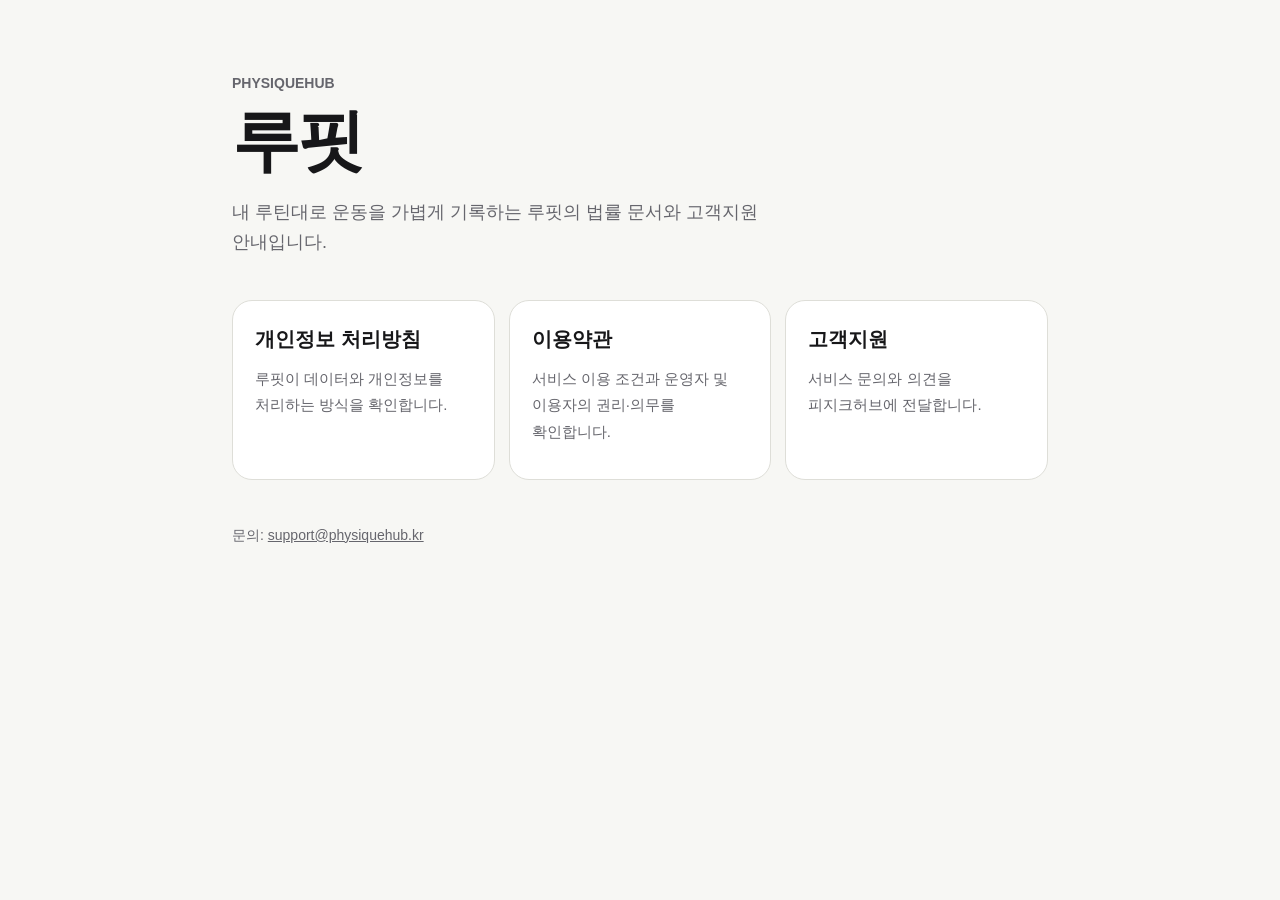
==== index.html @ 2159cd86 "docs: 루핏 법률 문서 사이트 추가 - 개인정보 처리방침과 이용약관 공개 페이지 구성 - 고객지원 및 문서 탐색용 랜딩 페이지 추가 - 피지크허브 운영 정보와 문의 이메일 반영" ====
<!doctype html>
<html lang="ko">
  <head>
    <meta charset="utf-8" />
    <meta name="viewport" content="width=device-width, initial-scale=1" />
    <meta name="description" content="루핏의 개인정보 처리방침, 이용약관 및 고객지원 안내" />
    <title>루핏 법률 및 고객지원</title>
    <style>
      :root {
        color-scheme: light dark;
        --bg: #f7f7f4;
        --fg: #171719;
        --muted: #66666d;
        --line: #deded8;
        --card: #ffffff;
        --accent: #bdf453;
      }
      @media (prefers-color-scheme: dark) {
        :root {
          --bg: #09090a;
          --fg: #f4f4f0;
          --muted: #aaaab2;
          --line: #2a2a2e;
          --card: #151517;
        }
      }
      * { box-sizing: border-box; }
      body {
        margin: 0;
        background: var(--bg);
        color: var(--fg);
        font-family: -apple-system, BlinkMacSystemFont, "Apple SD Gothic Neo", "Noto Sans KR", sans-serif;
        line-height: 1.65;
        word-break: keep-all;
      }
      main { max-width: 860px; margin: 0 auto; padding: 72px 22px; }
      .eyebrow { margin: 0 0 10px; color: var(--muted); font-size: 14px; font-weight: 700; }
      h1 { margin: 0; font-size: clamp(38px, 9vw, 68px); line-height: 1.05; letter-spacing: -0.04em; }
      .intro { max-width: 620px; margin: 22px 0 42px; color: var(--muted); font-size: 18px; }
      .grid { display: grid; grid-template-columns: repeat(3, 1fr); gap: 14px; }
      .card {
        min-height: 180px;
        padding: 22px;
        border: 1px solid var(--line);
        border-radius: 20px;
        background: var(--card);
        color: inherit;
        text-decoration: none;
        transition: transform 160ms ease, border-color 160ms ease;
      }
      .card:hover { transform: translateY(-3px); border-color: var(--accent); }
      .card strong { display: block; margin-bottom: 10px; font-size: 20px; }
      .card span { color: var(--muted); font-size: 15px; }
      footer { margin-top: 44px; color: var(--muted); font-size: 14px; }
      footer a { color: inherit; }
      @media (max-width: 680px) { .grid { grid-template-columns: 1fr; } .card { min-height: 140px; } }
    </style>
  </head>
  <body>
    <main>
      <p class="eyebrow">PHYSIQUEHUB</p>
      <h1>루핏</h1>
      <p class="intro">
        내 루틴대로 운동을 가볍게 기록하는 루핏의 법률 문서와 고객지원 안내입니다.
      </p>
      <section class="grid" aria-label="루핏 문서">
        <a class="card" href="./privacy/">
          <strong>개인정보 처리방침</strong>
          <span>루핏이 데이터와 개인정보를 처리하는 방식을 확인합니다.</span>
        </a>
        <a class="card" href="./terms/">
          <strong>이용약관</strong>
          <span>서비스 이용 조건과 운영자 및 이용자의 권리·의무를 확인합니다.</span>
        </a>
        <a class="card" href="./support/">
          <strong>고객지원</strong>
          <span>서비스 문의와 의견을 피지크허브에 전달합니다.</span>
        </a>
      </section>
      <footer>
        문의: <a href="mailto:support@physiquehub.kr">support@physiquehub.kr</a>
      </footer>
    </main>
  </body>
</html>
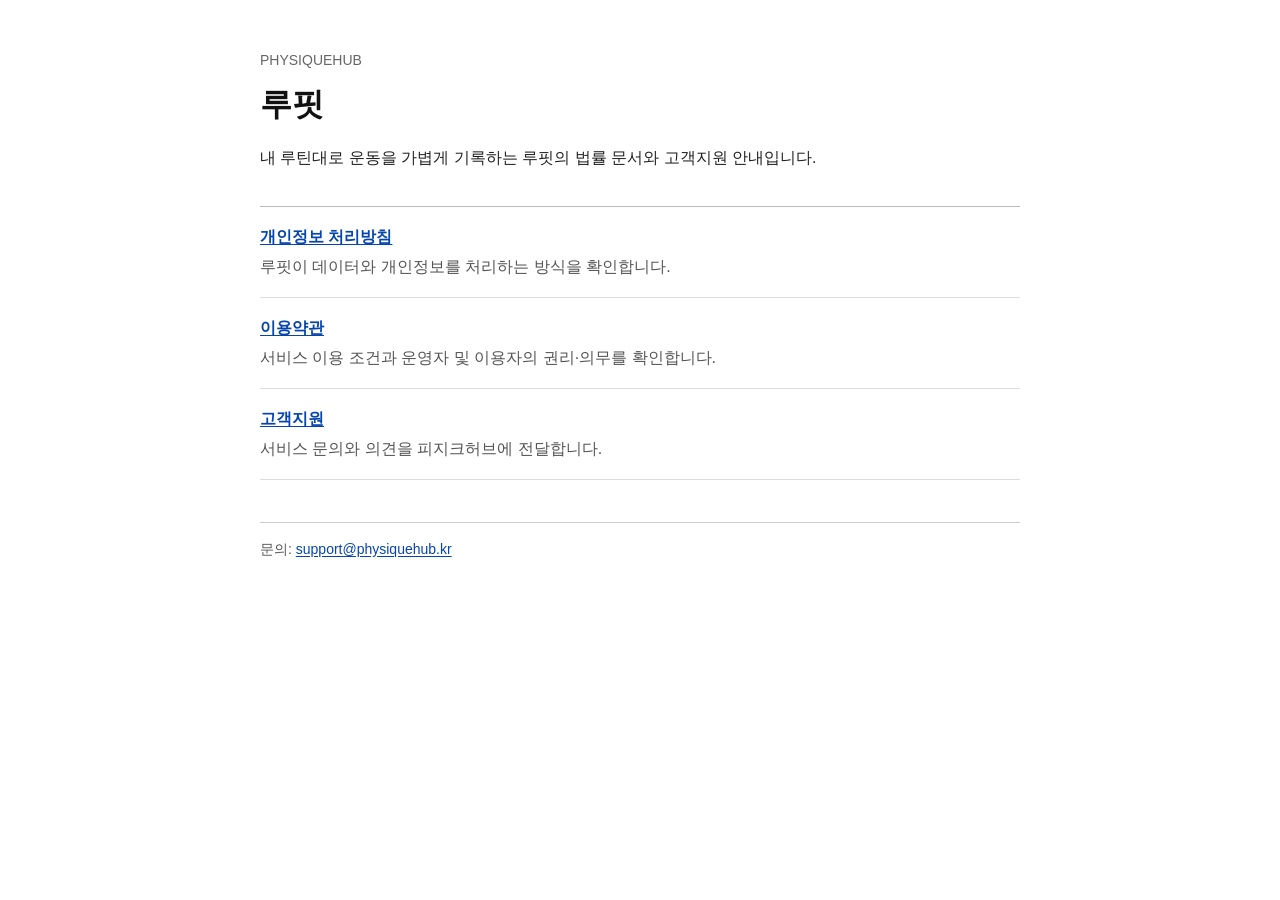
==== commit 6b2f493b: "style: 문서 사이트 디자인 단순화 - 장식적인 카드와 다크 테마 스타일 제거 - 흰 배경과 기본 타이포그래피 중심의 문서 형식 적용 - 공통 스타일시트로 네 페이지 표현 통일" ====
--- a/index.html
+++ b/index.html
@@ -3,58 +3,10 @@
   <head>
     <meta charset="utf-8" />
     <meta name="viewport" content="width=device-width, initial-scale=1" />
+    <link rel="icon" href="./favicon.svg" type="image/svg+xml" />
+    <link rel="stylesheet" href="./styles.css" />
     <meta name="description" content="루핏의 개인정보 처리방침, 이용약관 및 고객지원 안내" />
     <title>루핏 법률 및 고객지원</title>
-    <style>
-      :root {
-        color-scheme: light dark;
-        --bg: #f7f7f4;
-        --fg: #171719;
-        --muted: #66666d;
-        --line: #deded8;
-        --card: #ffffff;
-        --accent: #bdf453;
-      }
-      @media (prefers-color-scheme: dark) {
-        :root {
-          --bg: #09090a;
-          --fg: #f4f4f0;
-          --muted: #aaaab2;
-          --line: #2a2a2e;
-          --card: #151517;
-        }
-      }
-      * { box-sizing: border-box; }
-      body {
-        margin: 0;
-        background: var(--bg);
-        color: var(--fg);
-        font-family: -apple-system, BlinkMacSystemFont, "Apple SD Gothic Neo", "Noto Sans KR", sans-serif;
-        line-height: 1.65;
-        word-break: keep-all;
-      }
-      main { max-width: 860px; margin: 0 auto; padding: 72px 22px; }
-      .eyebrow { margin: 0 0 10px; color: var(--muted); font-size: 14px; font-weight: 700; }
-      h1 { margin: 0; font-size: clamp(38px, 9vw, 68px); line-height: 1.05; letter-spacing: -0.04em; }
-      .intro { max-width: 620px; margin: 22px 0 42px; color: var(--muted); font-size: 18px; }
-      .grid { display: grid; grid-template-columns: repeat(3, 1fr); gap: 14px; }
-      .card {
-        min-height: 180px;
-        padding: 22px;
-        border: 1px solid var(--line);
-        border-radius: 20px;
-        background: var(--card);
-        color: inherit;
-        text-decoration: none;
-        transition: transform 160ms ease, border-color 160ms ease;
-      }
-      .card:hover { transform: translateY(-3px); border-color: var(--accent); }
-      .card strong { display: block; margin-bottom: 10px; font-size: 20px; }
-      .card span { color: var(--muted); font-size: 15px; }
-      footer { margin-top: 44px; color: var(--muted); font-size: 14px; }
-      footer a { color: inherit; }
-      @media (max-width: 680px) { .grid { grid-template-columns: 1fr; } .card { min-height: 140px; } }
-    </style>
   </head>
   <body>
     <main>
--- a/styles.css
+++ b/styles.css
@@ -0,0 +1,186 @@
+:root {
+  color-scheme: light;
+  font-family: -apple-system, BlinkMacSystemFont, "Apple SD Gothic Neo", "Noto Sans KR", "Segoe UI", sans-serif;
+  color: #222;
+  background: #fff;
+}
+
+* {
+  box-sizing: border-box;
+}
+
+body {
+  margin: 0;
+  background: #fff;
+  color: #222;
+  font-size: 16px;
+  line-height: 1.75;
+  word-break: keep-all;
+}
+
+main {
+  width: min(100% - 40px, 760px);
+  margin: 0 auto;
+  padding: 48px 0 80px;
+}
+
+.site-nav,
+nav {
+  display: flex;
+  flex-wrap: wrap;
+  gap: 8px 18px;
+  margin: 0 0 42px;
+  padding-bottom: 14px;
+  border-bottom: 1px solid #ccc;
+  font-size: 14px;
+}
+
+a {
+  color: #0645ad;
+  text-decoration: underline;
+  text-underline-offset: 2px;
+}
+
+header {
+  margin-bottom: 36px;
+}
+
+h1,
+h2,
+h3 {
+  color: #111;
+  line-height: 1.35;
+}
+
+h1 {
+  margin: 0 0 18px;
+  font-size: 32px;
+}
+
+h2 {
+  margin: 42px 0 12px;
+  padding-bottom: 6px;
+  border-bottom: 1px solid #ddd;
+  font-size: 21px;
+}
+
+h3 {
+  margin: 26px 0 8px;
+  font-size: 17px;
+}
+
+p {
+  margin: 0 0 14px;
+}
+
+ul,
+ol {
+  margin: 8px 0 18px;
+  padding-left: 26px;
+}
+
+li {
+  margin: 5px 0;
+}
+
+table {
+  width: 100%;
+  margin: 18px 0 24px;
+  border-collapse: collapse;
+}
+
+th,
+td {
+  padding: 10px 12px;
+  border: 1px solid #bbb;
+  text-align: left;
+  vertical-align: top;
+}
+
+th {
+  background: #f3f3f3;
+  font-weight: 700;
+}
+
+.meta,
+.eyebrow {
+  margin: 0 0 10px;
+  color: #666;
+  font-size: 14px;
+}
+
+.intro {
+  margin-bottom: 34px;
+}
+
+.summary {
+  margin: 28px 0;
+  padding: 0 0 2px;
+  border-top: 2px solid #555;
+  border-bottom: 1px solid #ccc;
+}
+
+.summary h2 {
+  margin-top: 18px;
+}
+
+.grid {
+  margin: 30px 0;
+  border-top: 1px solid #bbb;
+}
+
+.card {
+  display: block;
+  padding: 16px 0;
+  border-bottom: 1px solid #ddd;
+  color: #222;
+  text-decoration: none;
+}
+
+.card strong {
+  display: block;
+  margin-bottom: 2px;
+  color: #0645ad;
+  text-decoration: underline;
+  text-underline-offset: 2px;
+}
+
+.card span {
+  color: #555;
+}
+
+.button {
+  display: inline;
+}
+
+footer {
+  margin-top: 42px;
+  padding-top: 14px;
+  border-top: 1px solid #ccc;
+  color: #555;
+  font-size: 14px;
+}
+
+@media (max-width: 520px) {
+  body {
+    font-size: 15px;
+  }
+
+  main {
+    width: min(100% - 32px, 760px);
+    padding-top: 32px;
+  }
+
+  h1 {
+    font-size: 27px;
+  }
+
+  h2 {
+    font-size: 19px;
+  }
+
+  th,
+  td {
+    padding: 8px;
+  }
+}
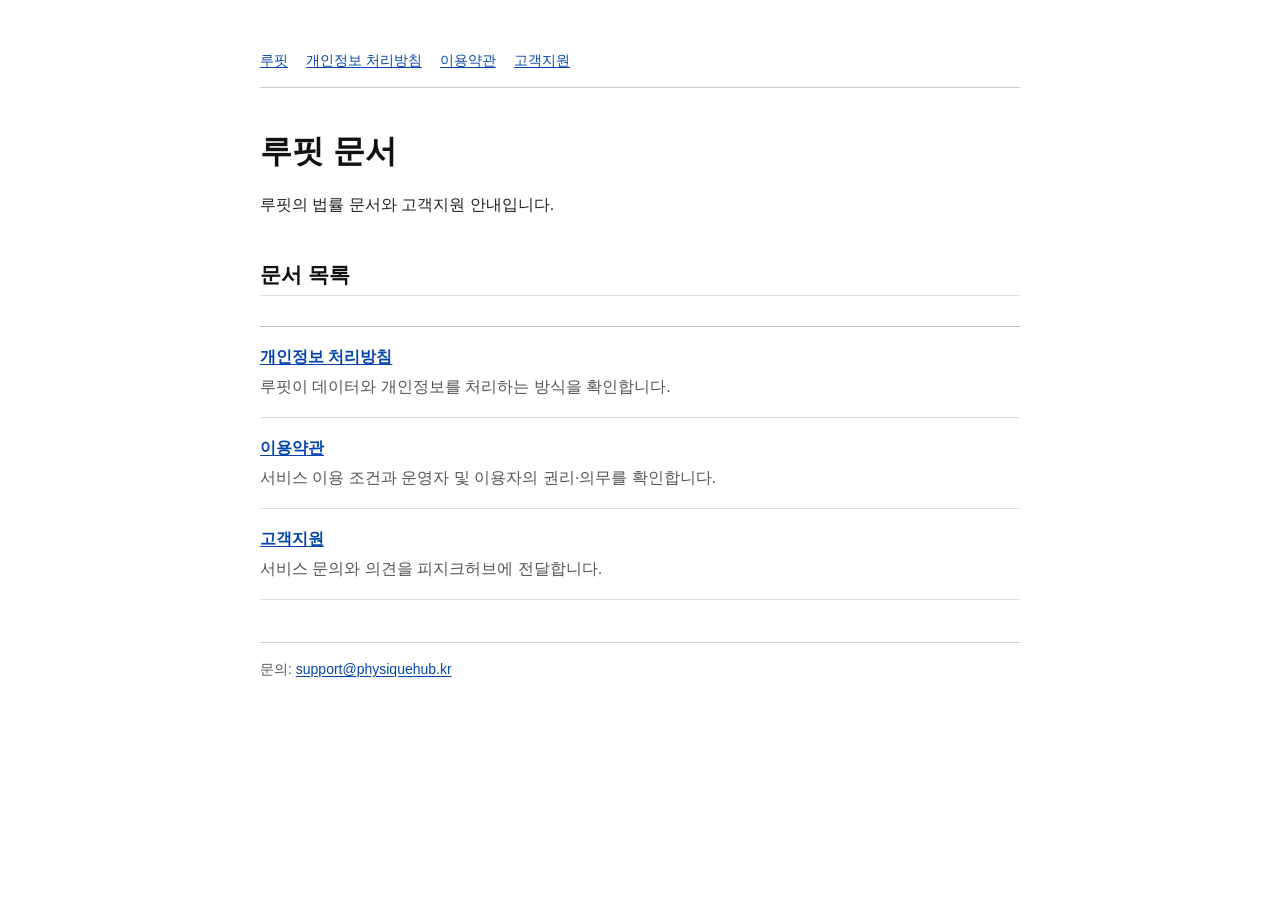
==== commit a8b2775a: "style: 메인 문서 페이지 구조 통일 - 메인 페이지에 공통 문서 내비게이션과 헤더 적용 - 문서 목록을 하위 페이지와 같은 클래식 스타일로 정리 - 고객지원 페이지의 내비게이" ====
--- a/index.html
+++ b/index.html
@@ -10,11 +10,17 @@
   </head>
   <body>
     <main>
-      <p class="eyebrow">PHYSIQUEHUB</p>
-      <h1>루핏</h1>
-      <p class="intro">
-        내 루틴대로 운동을 가볍게 기록하는 루핏의 법률 문서와 고객지원 안내입니다.
-      </p>
+      <nav class="site-nav" aria-label="문서 메뉴">
+        <a href="./">루핏</a>
+        <a href="./privacy/">개인정보 처리방침</a>
+        <a href="./terms/">이용약관</a>
+        <a href="./support/">고객지원</a>
+      </nav>
+      <header>
+        <h1>루핏 문서</h1>
+        <p>루핏의 법률 문서와 고객지원 안내입니다.</p>
+      </header>
+      <h2>문서 목록</h2>
       <section class="grid" aria-label="루핏 문서">
         <a class="card" href="./privacy/">
           <strong>개인정보 처리방침</strong>
--- a/styles.css
+++ b/styles.css
@@ -102,8 +102,7 @@
   font-weight: 700;
 }
 
-.meta,
-.eyebrow {
+.meta {
   margin: 0 0 10px;
   color: #666;
   font-size: 14px;
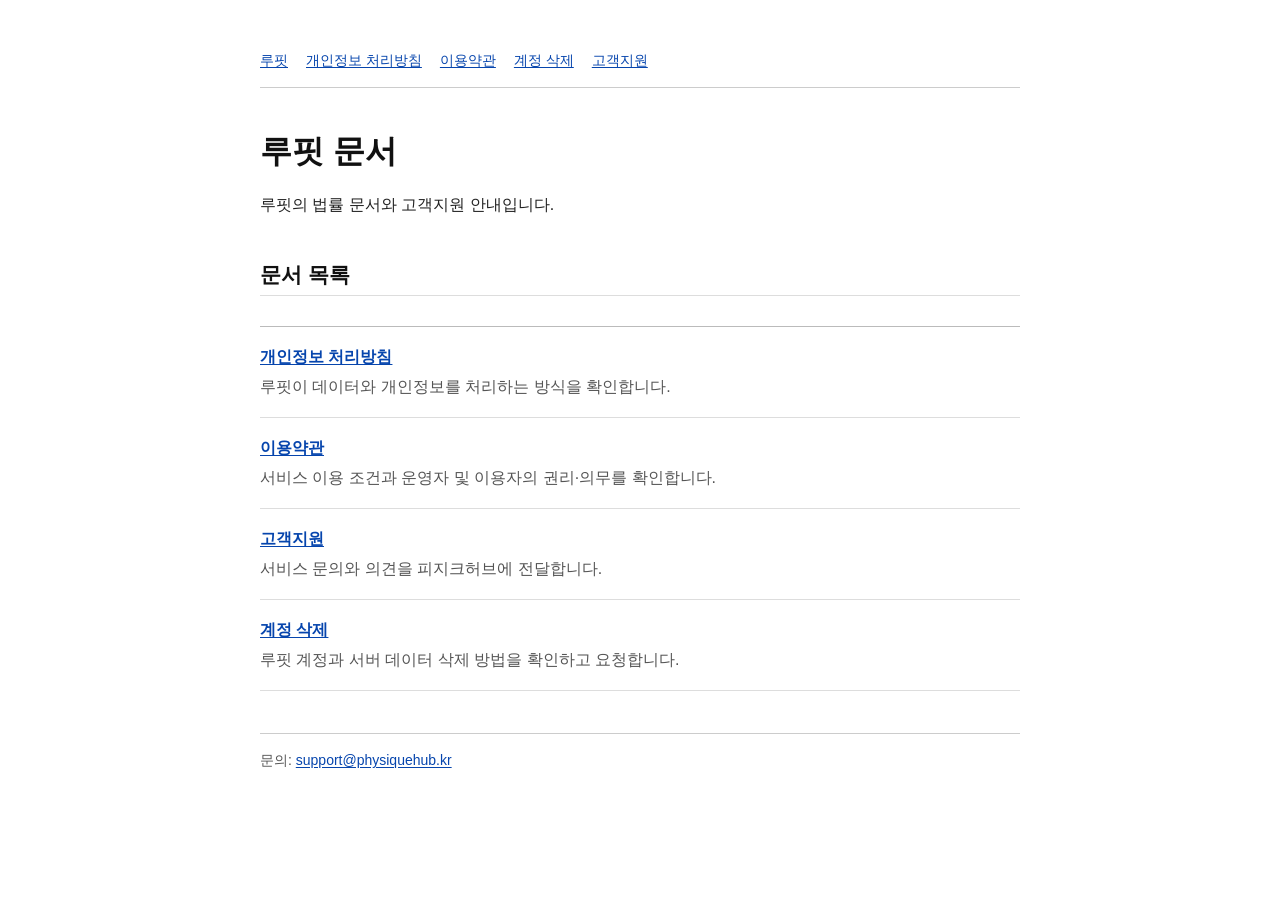
==== commit 3a18b390: "docs: 계정 삭제 정책 및 요청 페이지 추가 - 공개 계정 삭제 요청 절차와 데이터 범위 안내 - 로그인·서버 백업·회원 탈퇴 동작에 맞춰 약관 갱신 - 개인정보 처리 항목·보" ====
--- a/index.html
+++ b/index.html
@@ -5,7 +5,7 @@
     <meta name="viewport" content="width=device-width, initial-scale=1" />
     <link rel="icon" href="./favicon.svg" type="image/svg+xml" />
     <link rel="stylesheet" href="./styles.css" />
-    <meta name="description" content="루핏의 개인정보 처리방침, 이용약관 및 고객지원 안내" />
+    <meta name="description" content="루핏의 개인정보 처리방침, 이용약관, 계정 삭제 및 고객지원 안내" />
     <title>루핏 법률 및 고객지원</title>
   </head>
   <body>
@@ -14,6 +14,7 @@
         <a href="./">루핏</a>
         <a href="./privacy/">개인정보 처리방침</a>
         <a href="./terms/">이용약관</a>
+        <a href="./account-deletion/">계정 삭제</a>
         <a href="./support/">고객지원</a>
       </nav>
       <header>
@@ -34,6 +35,10 @@
           <strong>고객지원</strong>
           <span>서비스 문의와 의견을 피지크허브에 전달합니다.</span>
         </a>
+        <a class="card" href="./account-deletion/">
+          <strong>계정 삭제</strong>
+          <span>루핏 계정과 서버 데이터 삭제 방법을 확인하고 요청합니다.</span>
+        </a>
       </section>
       <footer>
         문의: <a href="mailto:support@physiquehub.kr">support@physiquehub.kr</a>
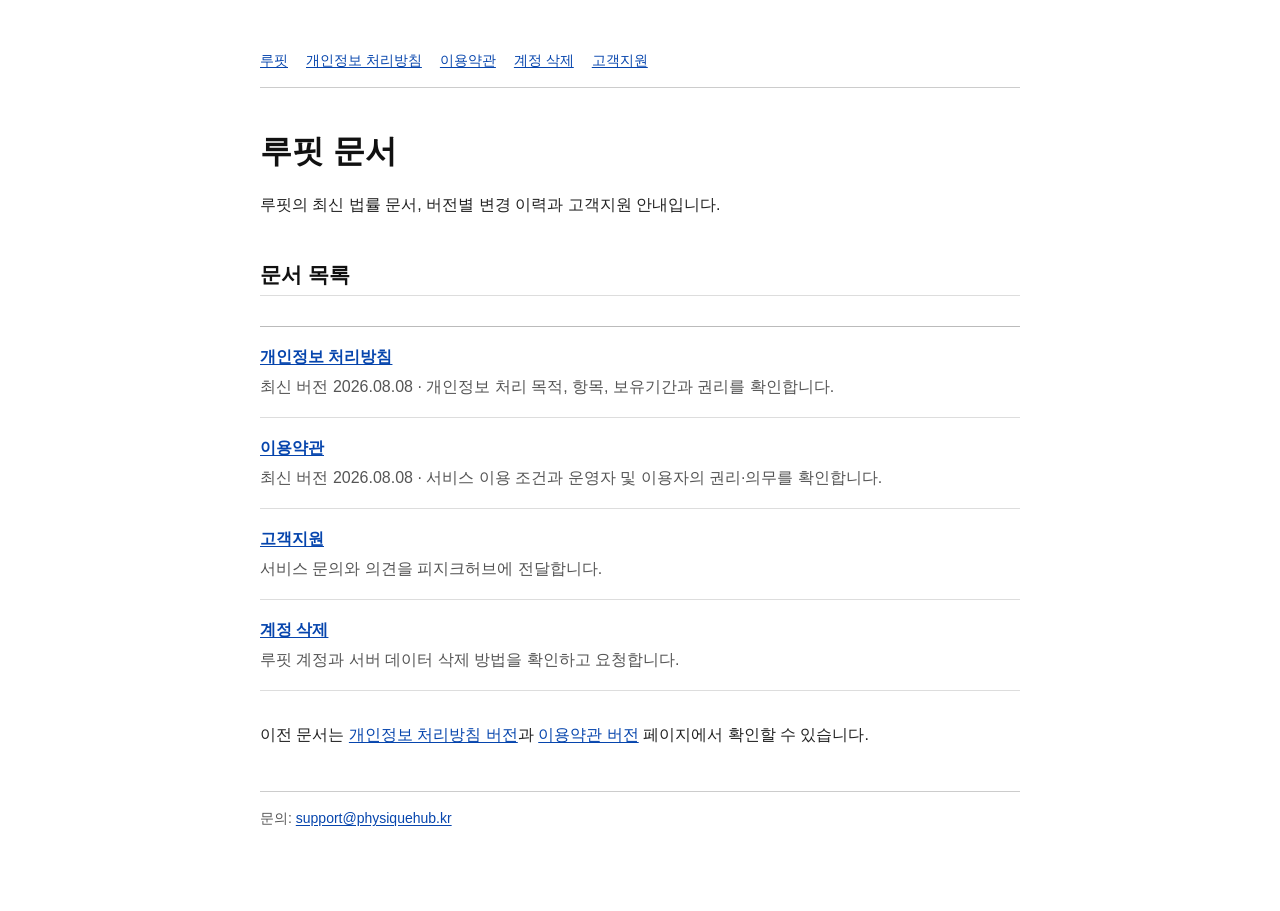
==== commit 64877b31: "docs: 정책 문서 버전 관리 체계 구축 - 개인정보 처리방침과 이용약관을 공식 지침 기준으로 재구성 - yyyy.mm.dd 버전 원문과 변경 이력을 추가해 이전 문서를 보존 -" ====
--- a/index.html
+++ b/index.html
@@ -19,17 +19,17 @@
       </nav>
       <header>
         <h1>루핏 문서</h1>
-        <p>루핏의 법률 문서와 고객지원 안내입니다.</p>
+        <p>루핏의 최신 법률 문서, 버전별 변경 이력과 고객지원 안내입니다.</p>
       </header>
       <h2>문서 목록</h2>
       <section class="grid" aria-label="루핏 문서">
         <a class="card" href="./privacy/">
           <strong>개인정보 처리방침</strong>
-          <span>루핏이 데이터와 개인정보를 처리하는 방식을 확인합니다.</span>
+          <span>최신 버전 2026.08.08 · 개인정보 처리 목적, 항목, 보유기간과 권리를 확인합니다.</span>
         </a>
         <a class="card" href="./terms/">
           <strong>이용약관</strong>
-          <span>서비스 이용 조건과 운영자 및 이용자의 권리·의무를 확인합니다.</span>
+          <span>최신 버전 2026.08.08 · 서비스 이용 조건과 운영자 및 이용자의 권리·의무를 확인합니다.</span>
         </a>
         <a class="card" href="./support/">
           <strong>고객지원</strong>
@@ -40,6 +40,10 @@
           <span>루핏 계정과 서버 데이터 삭제 방법을 확인하고 요청합니다.</span>
         </a>
       </section>
+      <p>
+        이전 문서는 <a href="./privacy/versions/">개인정보 처리방침 버전</a>과
+        <a href="./terms/versions/">이용약관 버전</a> 페이지에서 확인할 수 있습니다.
+      </p>
       <footer>
         문의: <a href="mailto:support@physiquehub.kr">support@physiquehub.kr</a>
       </footer>
--- a/styles.css
+++ b/styles.css
@@ -45,6 +45,21 @@
   margin-bottom: 36px;
 }
 
+.document-meta {
+  display: flex;
+  flex-wrap: wrap;
+  gap: 6px 14px;
+  margin: 0 0 12px;
+  color: #666;
+  font-size: 14px;
+}
+
+.document-meta span + span::before {
+  margin-right: 14px;
+  color: #aaa;
+  content: "·";
+}
+
 h1,
 h2,
 h3 {
@@ -123,6 +138,56 @@
   margin-top: 18px;
 }
 
+.version-panel {
+  margin: 24px 0 34px;
+  padding: 14px 16px;
+  border: 1px solid #ccc;
+  background: #fafafa;
+}
+
+.version-panel p,
+.version-panel ul {
+  margin-bottom: 0;
+}
+
+.version-links {
+  display: flex;
+  flex-wrap: wrap;
+  gap: 6px 16px;
+  margin: 6px 0 0;
+  padding: 0;
+  list-style: none;
+}
+
+.version-links li {
+  margin: 0;
+}
+
+.version-current {
+  font-weight: 700;
+}
+
+.notice {
+  margin: 20px 0;
+  padding: 14px 16px;
+  border-left: 4px solid #555;
+  background: #f7f7f7;
+}
+
+.table-scroll {
+  max-width: 100%;
+  overflow-x: auto;
+}
+
+.table-scroll table {
+  min-width: 640px;
+}
+
+.change-list time {
+  white-space: nowrap;
+  font-variant-numeric: tabular-nums;
+}
+
 .grid {
   margin: 30px 0;
   border-top: 1px solid #bbb;
@@ -182,4 +247,16 @@
   td {
     padding: 8px;
   }
-}
+
+  .document-meta {
+    display: block;
+  }
+
+  .document-meta span {
+    display: block;
+  }
+
+  .document-meta span + span::before {
+    content: none;
+  }
+}
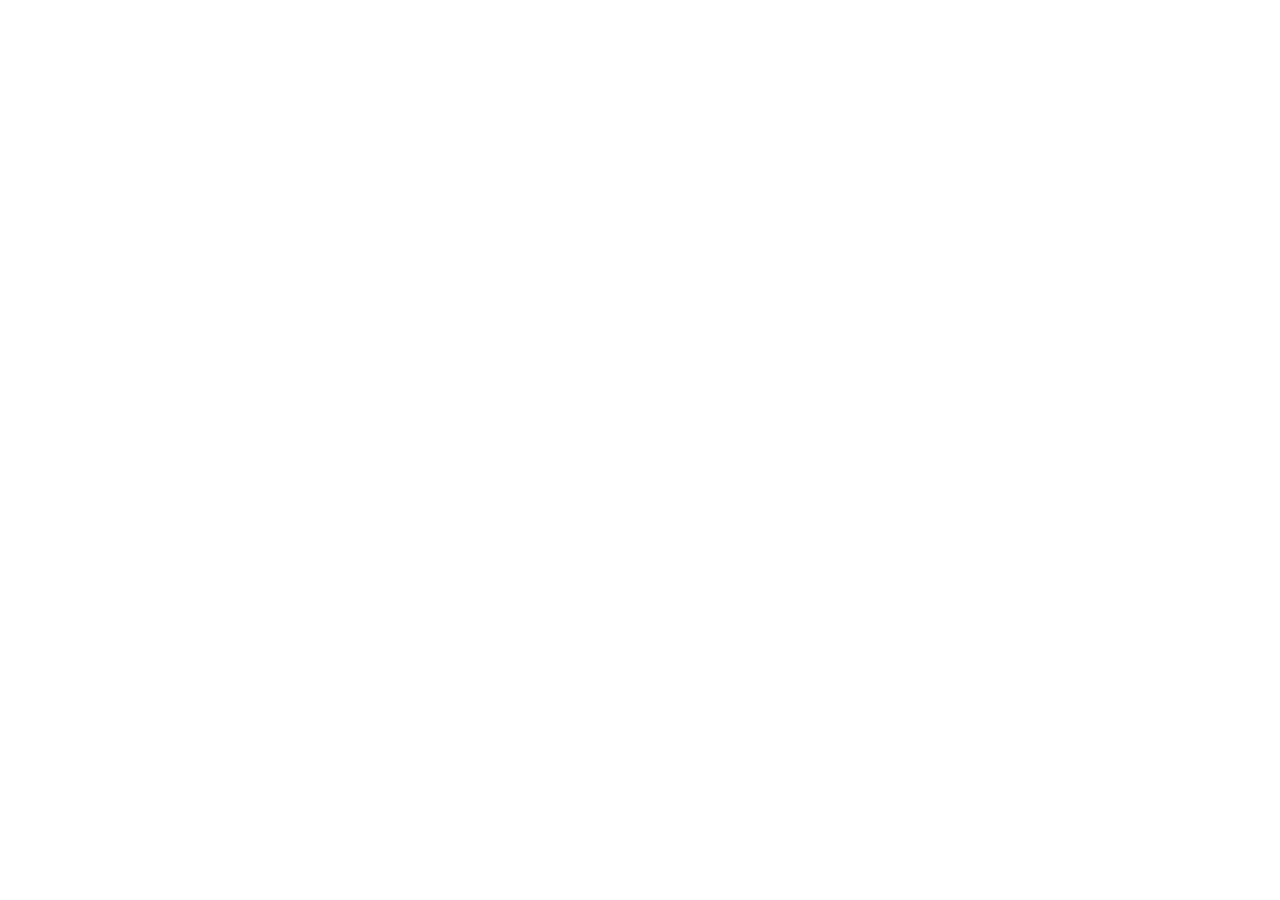
==== commit 0974d9f7: "docs: loofit.app 이전에 따른 canonical 과 리다이렉트 추가 - 모든 공개 페이지에 loofit.app 대응 경로의 canonical 링크를 선언한다 - 같은 " ====
--- a/index.html
+++ b/index.html
@@ -3,6 +3,8 @@
   <head>
     <meta charset="utf-8" />
     <meta name="viewport" content="width=device-width, initial-scale=1" />
+    <link rel="canonical" href="https://loofit.app/" />
+    <meta http-equiv="refresh" content="0; url=https://loofit.app/" />
     <link rel="icon" href="./favicon.svg" type="image/svg+xml" />
     <link rel="stylesheet" href="./styles.css" />
     <meta name="description" content="루핏의 개인정보 처리방침, 이용약관, 계정 삭제 및 고객지원 안내" />
